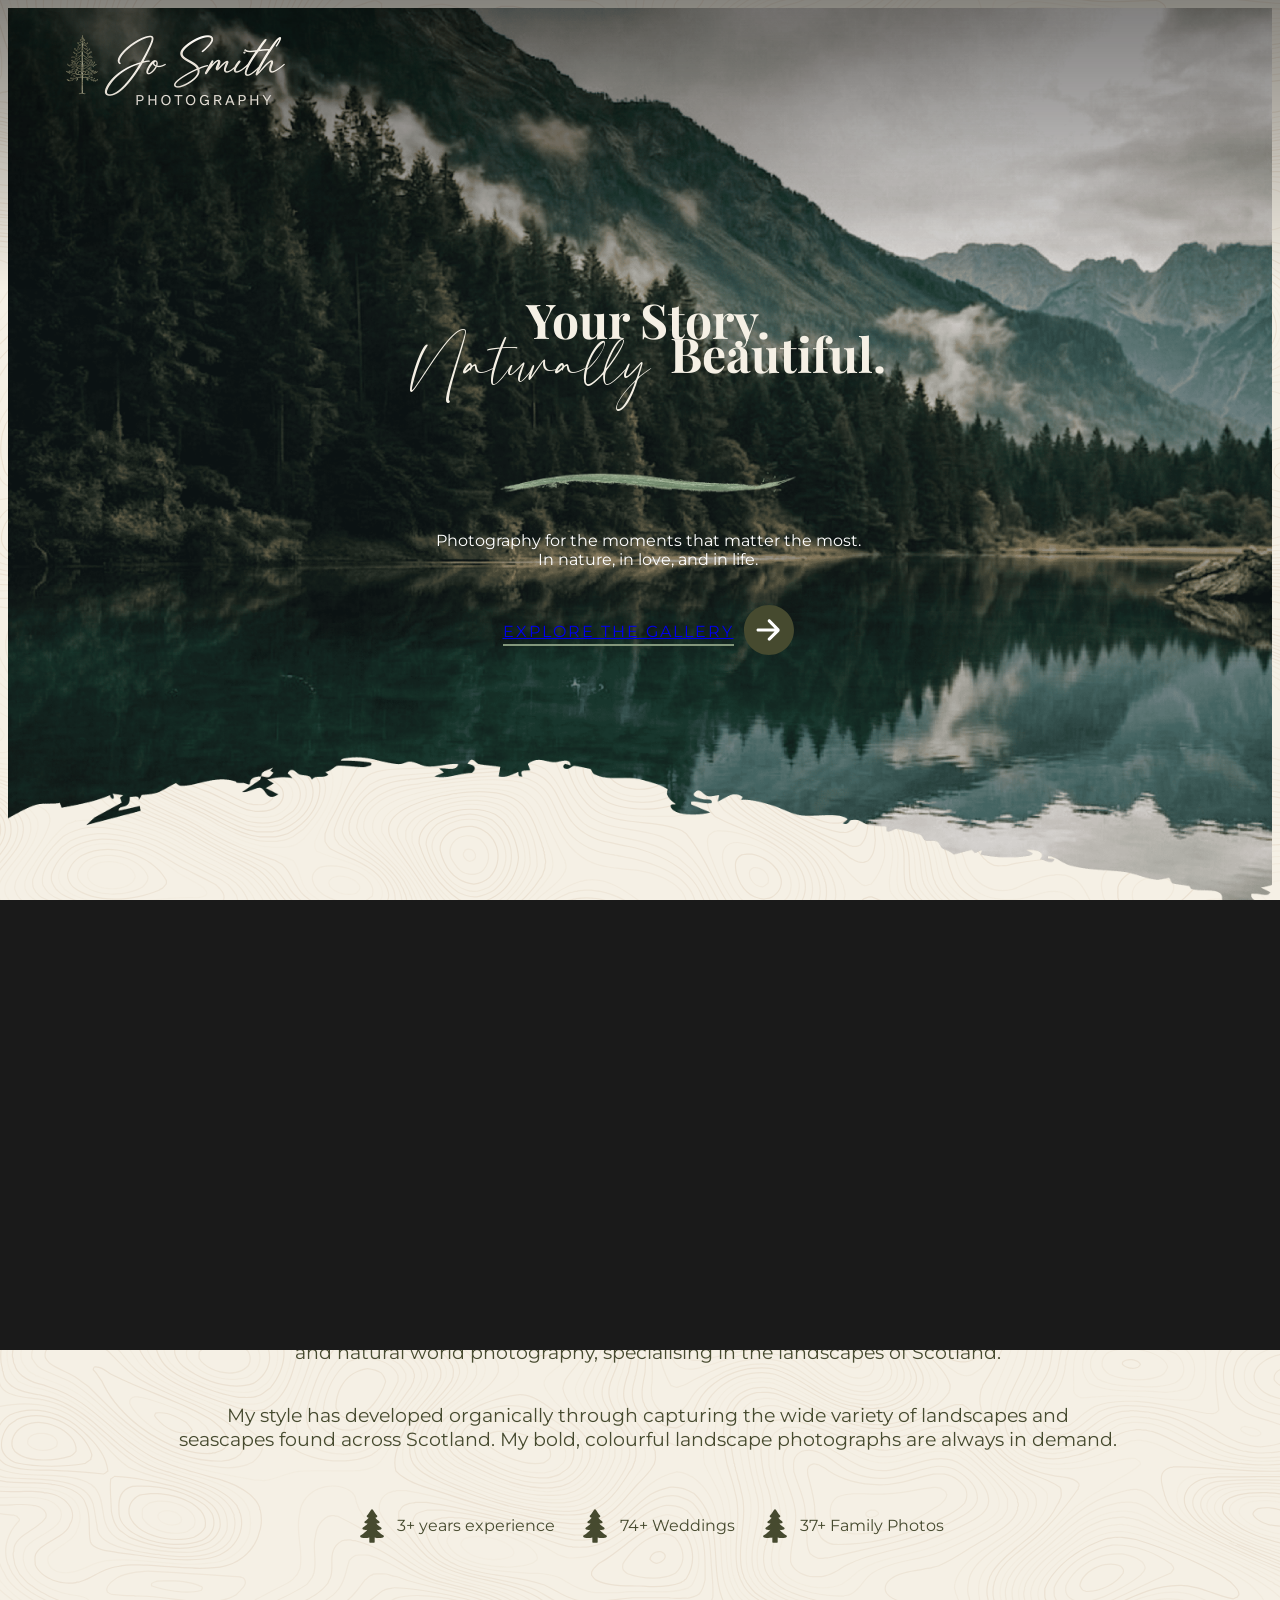
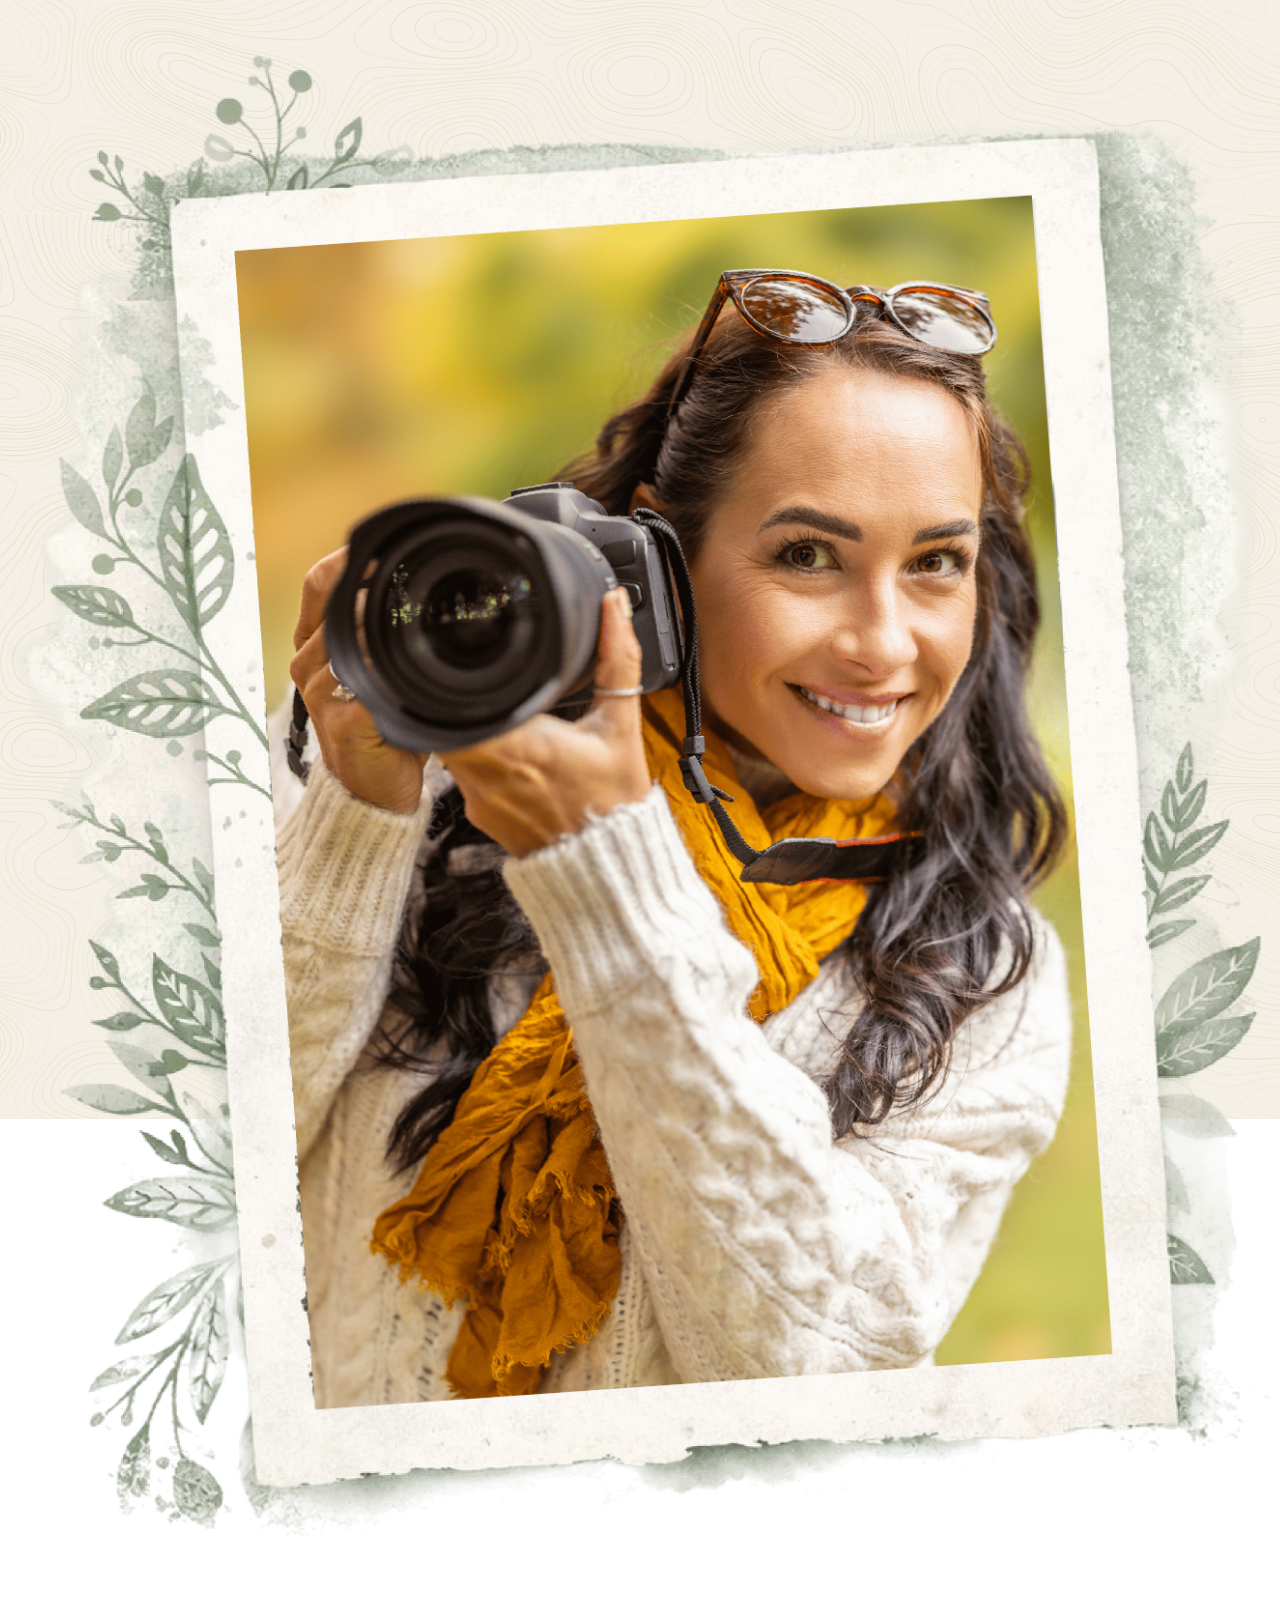
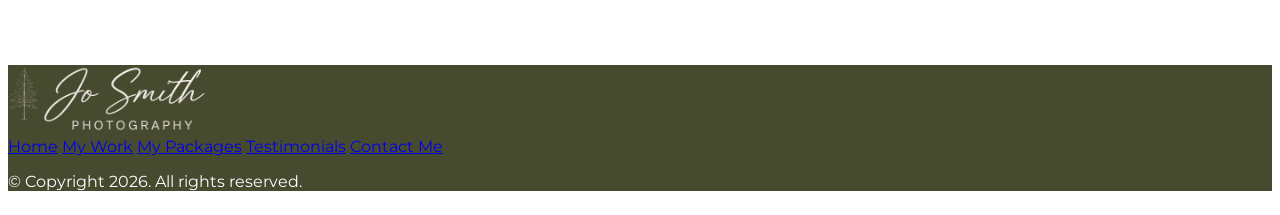
==== index.html @ a17dbfdc "Add files via upload" ====
<!DOCTYPE html>
<html lang="en">
<head>
    <meta charset="UTF-8">
    <meta name="viewport" content="width=device-width, initial-scale=1.0">
    <meta name="description" content="Explore Jo Smith’s responsive photography portfolio, featuring professional images and creative work designed to showcase her skills and attract clients.">
    <title>Jo Smith Photography | Wedding | Family | Nature</title>

    <!-- Google Fonts -->
    <link rel="preconnect" href="https://fonts.googleapis.com">
    <link rel="preconnect" href="https://fonts.gstatic.com" crossorigin>
    <link href="https://fonts.googleapis.com/css2?family=Montserrat:ital,wght@0,100..900;1,100..900&family=Playfair+Display:ital,wght@0,400..900;1,400..900&display=swap" rel="stylesheet">

    <!-- Links -->
    <link rel="stylesheet" href="https://unpkg.com/aos@next/dist/aos.css" />
    <link rel="stylesheet" href="/css/root.css">
    <link rel="stylesheet" href="/css/header.css">
    <link rel="stylesheet" href="/css/footer.css">
    <link rel="stylesheet" href="/css/index.css">
    
    <!-- Tailwind -->
    <script src="https://cdn.jsdelivr.net/npm/@tailwindcss/browser@4"></script>

</head>
<body>
    <!-- Background -->
    <div class="background">
        <img loading="lazy" src="/assets/index-assets/contour-beige.svg" alt="Background" class="background-img" draggable="false">
    </div>
    

    <!-- Shutters -->
    <div id="shutter-container">
        <div class="shutter-blade" id="shutter-top"></div>
        <div class="shutter-blade" id="shutter-bottom"></div>
    </div>

    <!-- Header -->
    <header data-aos="fade-down" data-aos-duration="1500" data-aos-delay="1000">
        <a href="/index.html" class="logo">
            <img loading="lazy" src="/assets/header-assets/logo.png" alt="Jo Smith Photography" class="logo">
        </a>
        <nav class="nav-desktop">
            <a href="/index.html" class="nav-item">Home</a>
            <a href="/pages/work.html" class="nav-item">My Work</a>
            <a href="/pages/packages.html" class="nav-item">My Packages</a>
            <a href="/pages/testimonials.html" class="nav-item">Testimonials</a>
            <a href="/pages/contact.html" class="nav-item">Contact Me</a>
        </nav>
        <button class="hamburger-menu-btn">
            <img src="assets/header-assets/hamburger.svg" alt="Menu Button">
        </button>
    </header>

    <!-- Hamburger Menu -->
    <section class="hamburger-menu">
        <div class="close-btn">
            <img src="/assets/header-assets/close.svg" alt="Exit Menu">
        </div>
        <a href="/index.html" class="logo">
            <img loading="lazy" src="/assets/header-assets/logo.png" alt="Jo Smith Photography" class="logo logo-menu">
        </a>
        <nav class="nav-mobile">
            <a href="/index.html" class="nav-item">
                <img loading="lazy" src="" alt="" class="nav-item-icon">
                Home
            </a>
            <a href="/pages/work.html" class="nav-item">
                <img loading="lazy" src="" alt="" class="nav-item-icon">
                My Work
            </a>
            <a href="/pages/packages.html" class="nav-item">
                <img loading="lazy" src="" alt="" class="nav-item-icon">    
                My Packages
            </a>
            <a href="/pages/testimonials.html" class="nav-item">
                <img loading="lazy" src="" alt="" class="nav-item-icon">
                Testimonials
            </a>
            <a href="/pages/contact.html" class="nav-item">
                <img loading="lazy" src="" alt="" class="nav-item-icon">    
                Contact Me
            </a>
        </nav>

        <div class="nav-other">
            <a href="/pages/packages.html#wedding-packages-title">
                <img loading="lazy" src="/assets/header-assets/hamburger-weddings.png" alt="Weddings" class="nav-other-img">
            </a>

            <a href="/pages/packages.html#branding-packages-title">
                <img loading="lazy" src="/assets/header-assets/hamburger-nature.png" alt="Nature" class="nav-other-img">
            </a>

            <a href="/pages/packages.html#family-packages-title">
                <img loading="lazy" src="/assets/header-assets/hamburger-families.png" alt="Families" class="nav-other-img">
            </a>
        </div>

        <div class="hamburger-socials">
            <a href="www.instagram.com" class="hamburger-social">
                <img src="/assets/header-assets/instagram.svg" alt="Instagram">
            </a>
            <a href="www.x.com" class="hamburger-social">
                <img src="/assets/header-assets/twitter.svg" alt="X">
            </a>
        </div>
    </section>

    <!-- Main -->
    <main>
        <section class="hero">
            <img loading="lazy" src="assets/index-assets/background2.png" alt="Background" class="hero-bg" draggable="false">

            <div class="hero-info">
                <h1 class="hero-title">
                    <span class="hero-story" data-aos="fade-right" data-aos-duration="1500" data-aos-delay="1000">Your Story.</span>
                    <span class="nat-beut">
                        <span class="hero-naturally" data-aos="fade-right" data-aos-delay="1200" data-aos-duration="1500">Naturally</span>
                        <span class="hero-beautiful" data-aos="fade-right" data-aos-delay="1300" data-aos-duration="1500">Beautiful.</span>
                    </span>
                </h1>

                <img loading="lazy" src="assets/index-assets/green-brush.png" alt="Divider" class="green-brush" data-aos="fade-right" data-aos-delay="1400" data-aos-duration="1500">

                <p class="hero-para" data-aos="fade-right" data-aos-delay="1400" data-aos-duration="1500">
                    Photography for the moments that matter the most.<br>
                    In nature, in love, and in life.
                </p>

                <div class="hero-btn" data-aos="fade-right" data-aos-delay="1400" data-aos-duration="1500">
                    <a href="/pages/work.html">Explore the Gallery</a>
                    <a href="/pages/work.html"><img loading="lazy" src="assets/index-assets/right-arrow-in-black-circular-button.svg" alt="Explore Gallery"></a>
                </div>
            </div>

            <a href="/pages/packages.html#wedding-packages-title" class="icon-btn wedding-icon-btn" data-aos="zoom-in" data-aos-delay="1400" data-aos-duration="1000">
                <div class="icon-img-container">
                    <img loading="lazy" src="assets/index-assets/wedding-rings.svg" alt="Weddings" class="icon-img wedding">
                <img loading="lazy" src="assets/index-assets/wedding-rings-green.svg" alt="Weddings" class="icon-img wedding-green">
                </div>
                <p class="icon-name">Weddings</p>
            </a>

            <a href="/pages/packages.html#branding-packages-title" class="icon-btn mountain-icon-btn" data-aos="zoom-in" data-aos-delay="1400" data-aos-duration="1000">
                <div class="icon-img-container">
                    <img loading="lazy" src="assets/index-assets/mountain.svg" alt="Nature" class="icon-img mountain">
                    <img loading="lazy" src="assets/index-assets/mountain-green.svg" alt="Nature" class="icon-img mountain-green">
                </div>
                <p class="icon-name">Nature</p>
            </a>

            <a href="/pages/packages.html#family-packages-title" class="icon-btn family-icon-btn" data-aos="zoom-in" data-aos-delay="1400" data-aos-duration="1000">
                <div class="icon-img-container">
                    <img loading="lazy" src="assets/index-assets/family.svg" alt="Families" class="icon-img family">
                    <img loading="lazy" src="assets/index-assets/family-green.svg" alt="Families" class="icon-img family-green">
                </div>
                <p class="icon-name">Families</p>
            </a>
        </section>

        <section class="about">
            <div class="about-img">
                <img src="assets/index-assets/jo-smith-final.png" alt="Jo Smith" loading="lazy">
            </div>

            <div class="about-info">
                <h2 class="about-heading">About Me</h2>
                <img loading="lazy" src="/assets/index-assets/green-brush.png" alt="Divider" class="green-brush-smaller">
                <p class="about-para">
                    I am a leading nature photographer with over eight years of experience in landscape and natural world photography, specialising in the landscapes of Scotland.
                </p>
                <p class="about-para para-2">
                    My style has developed organically through capturing the wide variety of landscapes and seascapes found across Scotland. My bold, colourful landscape photographs are always in demand.
                </p>

                <div class="numbers">
                    <div class="number-holder">
                        <img src="assets/index-assets/tree.svg" alt="Tree" class="tree-icon">
                        <p class="number-text"><span class="number" data-target="8">0</span>+ years experience</p>
                    </div>
                    <div class="number-holder">
                        <img src="assets/index-assets/tree.svg" alt="Tree" class="tree-icon">
                        <p class="number-text"><span class="number" data-target="200">0</span>+ Weddings</p>
                    </div>
                    <div class="number-holder">
                        <img src="assets/index-assets/tree.svg" alt="Tree" class="tree-icon">
                        <p class="number-text"><span class="number" data-target="100">0</span>+ Family Photos</p>
                    </div>
                </div>
            </div>
        </section>
    </main>

    <footer>
        <div class="flex flex-col items-center justify-between lg:flex-row mx-auto py-4 px-8">
            <div class="footer-logo text-xl">
                <img src="/assets/header-assets/logo.png" alt="Jo Smith Photography">
            </div>

            <div class="flex flex-wrap items-center justify-between gap-4">
                <a href="/index.html" class="nav-footer text-sm mt-6 lg:mt-0 gap-4 lg:gap-6">Home</a>
                <a href="/pages/work.html" class="nav-footer text-sm mt-6 lg:mt-0 gap-4 lg:gap-6">My Work</a>
                <a href="/pages/packages.html" class="nav-footer text-sm mt-6 lg:mt-0 gap-4 lg:gap-6">My Packages</a>
                <a href="/pages/testimonials.html" class="nav-footer text-sm mt-6 lg:mt-0 gap-4 lg:gap-6">Testimonials</a>
                <a href="/pages/contact.html" class="nav-footer text-sm mt-6 lg:mt-0 gap-4 lg:gap-6">Contact Me</a>
            </div>

            <p class="text-sm">© Copyright 2026. All rights reserved.</p>
        </div>
    </footer>
    

    <!-- Scripts -->
    <script src="https://code.jquery.com/jquery-3.6.0.min.js"></script>
    <script src="/js/shutter.js"></script>
    <script src="/js/hamburger.js"></script>
    <script src="/js/numbers.js"></script>

    <!-- AOS Library -->
    <script src="https://unpkg.com/aos@next/dist/aos.js"></script>
    <script>
        AOS.init();
    </script>
</body>
</html>
---- css/root.css ----
@font-face {
  font-family: deco-font; 
  src: url(/assets/header-assets/Bacalisties.ttf);
}

:root{
    --heading-font: "Playfair Display", serif;
    --main-font: "Montserrat", sans-serif;
    --deco-font: "deco-font", "Playfair Display", serif;
    --black: #141516;
    --white: #ffffff;
    --light-green: #83977C;
    --dark-green: #464A2F;
    --beige: #F5F0E5;
}

html, body{
    overflow-x: hidden;
    box-sizing: border-box;
}

body{
    font-family: var(--main-font);
}

/* Shutter Animation */

#shutter-container{
    position: fixed;
    top: 0;
    left: 0;
    width: 100%;
    height: 100vh;
    z-index: 9999;
    pointer-events: none;
    display: flex;
    flex-direction: column;
}

.shutter-blade{
    width: 100%;
    height: 50vh;
    background-color: #1a1a1a;
    transition: transform 0.8s cubic-bezier(0.77, 0, 0.175, 1);
    /* display: none; */
}

#shutter-container.open #shutter-top{
    transform: translateY(-100%);
}

#shutter-container.open #shutter-bottom{
    transform: translateY(100%);
}  

.background{
    z-index: -2;
    position: fixed;
    top: 0;
    left: 0;
    width: 100vw;
    overflow-x: hidden;
    opacity: 70%;
}

.background-img{
    width: 100%;
}
---- css/header.css ----
header{
    position: absolute;
    top: 0;
    left: 0;
    display: flex;
    justify-content: space-between;
    align-items: center;
    width: 100vw;
    z-index: 1000;
    padding: 2em 4em;
    color: var(--white);
}

header::before{
    content: '';
    background-image: linear-gradient(to bottom, #00000073, #00000000);
    position: absolute;
    top: 0;
    left: 0;
    width: 100vw;
    height: 200%;
}

.logo{
    width: 225px;
    z-index: 1100;
}

.nav-desktop{
    display: flex;
    gap: 60px;
    z-index: 1100;
}

.hamburger-menu-btn{
    z-index: 1100;
    width: 40px;
    height: 40px;
    padding: 10px 0;
    cursor: pointer;
    display: none;
}

.nav-item{
    text-decoration: none;
    text-transform: uppercase;
    letter-spacing: 5px;
    font-size: 0.9em;
    position: relative;
}

.nav-item::before{
    content: '';
    position: absolute;
    bottom: -5px;
    left: 50%;
    transform: translateX(-50%);
    background: var(--white);
    width: 50px;
    height: 1px;
    opacity: 0;
    transition: 0.2s ease-in-out;
}

.nav-item:hover.nav-item::before{
    opacity: 100%;
}

/* HAMBURGER MENU */

.hamburger-menu{
    position: fixed;
    right: -100%;
    top: 0;
    width: 320px;
    height: 100vh;
    background-image: url(/assets/header-assets/hamburger-menu-bg.png);
    background-size: cover;
    background-position: center;
    background-repeat: no-repeat;
    z-index: 9999;
    display: flex;
    flex-direction: column;
    align-items: left;
    box-shadow: -5px 0 15px #000000bd;
    padding: 2em 0;
    transition: 0.3s ease-in-out;
}

.hamburger-menu.active {
    right: 0;
}

.logo-menu{
    width: 200px;
    padding-left: 2em;
}

.nav-mobile{
    color: var(--white);
    display: flex;
    flex-direction: column;
    gap: 40px;
    margin-top: 50px;
    margin-bottom: 30px;
    padding-left: 2em;
}

.nav-other{
    padding: 0 0.5em;
}

.close-btn{
    position: absolute;
    right: 30px;
    top: 48px;
    width: 23px;
    height: 23px;
    cursor: pointer;
}

.close-btn img{
    width: 100%;
}

.hamburger-socials{
    display: flex;
    gap: 20px;
    width: 100%;
    justify-content: center;
    margin-top: 50px;
    position: relative;
}

.hamburger-socials::before{
    content: '';
    position: absolute;
    width: 60px;
    height: 1px;
    background: var(--beige);
    left: 20px;
    top: 50%;
    transform: translateY(-50%);
}

.hamburger-socials::after{
    content: '';
    position: absolute;
    width: 60px;
    height: 1px;
    background: var(--beige);
    right: 20px;
    top: 50%;
    transform: translateY(-50%);
}

.hamburger-social{
    width: 50px;
    height: 50px;
    border-radius: 50%;
    border: 1px solid var(--beige);
    padding: 20px;
    position: relative;
}

.hamburger-social img{
    width: 20px;
    position: absolute;
    top: 50%;
    left: 50%;
    transform: translate(-50%,-50%);
}

@media (max-width: 1335px){
    .nav-desktop{
        display: none;
    }

    .hamburger-menu-btn{
        display: flex;
    }

    .nav-item::before{
        display: none;
    }
}
---- css/footer.css ----
footer{
    background: var(--dark-green);
    color: var(--white);
}

.footer-logo{
    width: 200px;
}

.footer-logo img{
    width: 100%;
}
---- css/index.css ----
main{
    width: 100vw;
    overflow-x: hidden;
    z-index: 1;
}

.hero{
    position: relative;
    height: 100vh;
    color: var(--white);
    height: 100vh;
    display: flex;
    flex-direction: column;
    justify-content: center;
    padding: 0 6em;
}

/* .hero-bg-mobile{
    display: none;
} */

.hero-bg{
    position: absolute;
    top: 0;
    left: 0;
    width: 100vw;
    z-index: -1;
}

.hero-title{
    display: flex;
    flex-direction: column;
    font-size: 6em;
    color: var(--beige);
}

.hero-title span{
    margin: -10px 0;
}

.hero-story,
.hero-beautiful{
    font-family: var(--heading-font);
}

.hero-naturally{
    font-family: var(--deco-font);
    font-weight: 400;
    font-size: 1.2em;
}

.nat-beut{
    display: flex;
    flex-direction: column;
}

.green-brush{
    width: 300px;
    margin: 20px 0;
}

.hero-btn{
    display: flex;
    color: var(--white);
    align-items: center;
    gap: 10px;
    margin-top: 20px;
}

.hero-btn a{
    text-transform: uppercase;
    letter-spacing: 2px;
}

.hero-btn a:nth-child(1){
    position: relative;
}

.hero-btn a:nth-child(1)::before{
    content: '';
    position: absolute;
    bottom: -5px;
    left: 0;
    width: 100%;
    height: 2px;
    background: var(--light-green);
}

.hero-btn a img{
    width: 50px;
}

.icon-btn{
    position: absolute;
    display: flex;
    flex-direction: column;
    justify-content: center;
    align-items: center;
    transition: 0.3s ease-in-out;
    z-index: 2000;
}

.icon-img-container{
    width: 60px;
    height: 60px;
    padding: 38px;
    border: 1px solid var(--white);
    border-radius: 50%;
    position: relative;
    transition: 0.3s ease-in-out;
}

.icon-img{
    width: 40px;
    position: absolute;
    left: 50%;
    top: 50%;
    transform: translate(-50%,-50%);
}

.icon-name{
    font-family: var(--deco-font);
    margin-top: 8px;
    font-size: 1.5rem;
}

.icon-btn:hover .icon-img-container{
    background: var(--white);
}

.family-green,
.mountain-green,
.wedding-green{
    display: none;
}

.icon-btn:hover .family-green,
.icon-btn:hover .mountain-green,
.icon-btn:hover .wedding-green{
    display: flex;
}

.icon-btn:hover .family,
.icon-btn:hover .mountain,
.icon-btn:hover .wedding{
    display: none;
}

.wedding-icon-btn{
    right: 10%;
    top: 15%;
}

.mountain-icon-btn{
    right: 40%;
    top: 50%;
}

.family-icon-btn{
    right: 12%;
    top: 70%;
}


/* ABOUT */

.about{
    margin: 100px 0;
    color: var(--light-green);
    display: flex;
    justify-content: center;
    align-items: center;
    gap: 60px;
    width: 100%;
}

.about-heading{
    font-family: var(--deco-font);
    font-size: 5em;
    font-weight: 600;
}

.about-img{
    width: 35%;
}

.about-img img{
    width: 100%;
}

.about-info{
    width: 35%;
}

.green-brush-smaller{
    width: 350px;
    margin-bottom: 20px;
}

.about-para{
    text-wrap: balance;
    font-size: 1.2em;
    color: var(--dark-green);
}

.para-2{
    margin-top: 20px;
}

.numbers{
    display: flex;
    gap: 20px;
    margin-top: 30px;
}

.number-holder{
    display: flex;
    gap: 5px;
    align-items: center;
}

.tree-icon{
    width: 40px;
}

.tree-icon img{
    width: 100%;
}

.number-text{
    font-size: 1em;
    color: var(--dark-green);
}

/* MEDIA QUERIES */

@media (max-width: 1629px){
    .hero-title{
        font-size: 4em;
    }

    .family-icon-btn{
        right: 8%;
        top: 60%;
    }
}

@media (max-width: 1521px){
    .nat-beut{
        flex-direction: row;
        gap: 20px;
    }

    .family-icon-btn{
        top: 50%;
    }
}

@media (max-width: 1439px){
    .icon-btn{
        display: none;
    }

    .hero{
        align-items: center;
        text-align: center;
    }

    .nat-beut{
        flex-direction: row;
    }

    .green-brush{
        margin-top: 40px;
    }

    .hero-info{
        display: flex;
        flex-direction: column;
        align-items: center;
    }

    .hero-bg{
        display: none;
    }

    .hero-title{
        font-size: 5em;
    }

    .hero{
        background-image: url(/assets/index-assets/hero-bg-mobile.png);
        background-position: center;
        background-size: cover;
        background-repeat: none;
    }
}

@media (max-width: 1335px){
    .hero-title{
        font-size: 3em;
    }

    .about{
        flex-direction: column-reverse;
        margin-top: 50px;
    }

    .about-info{
        text-align: center;
        display: flex;
        flex-direction: column;
        justify-content: center;
        align-items: center;
        width: 100%;
        padding: 2em;
    }

    .about-img{
        width: 100%;
    }

}

@media (max-width: 515px){
    .nat-beut{
        flex-direction: column;
    }

    .hero-title span{
        margin: 0;
    }

    .nat-beut{
        display: block;
    }

    .hero{
        padding: 0 2em;
    }

    .logo{
        width: 175px;
    }

    .numbers{
        flex-direction: column;
    }

    .number-text{
        font-size: 1.2em;
    }

    .about-heading{
        font-size: 4em;
    }
}
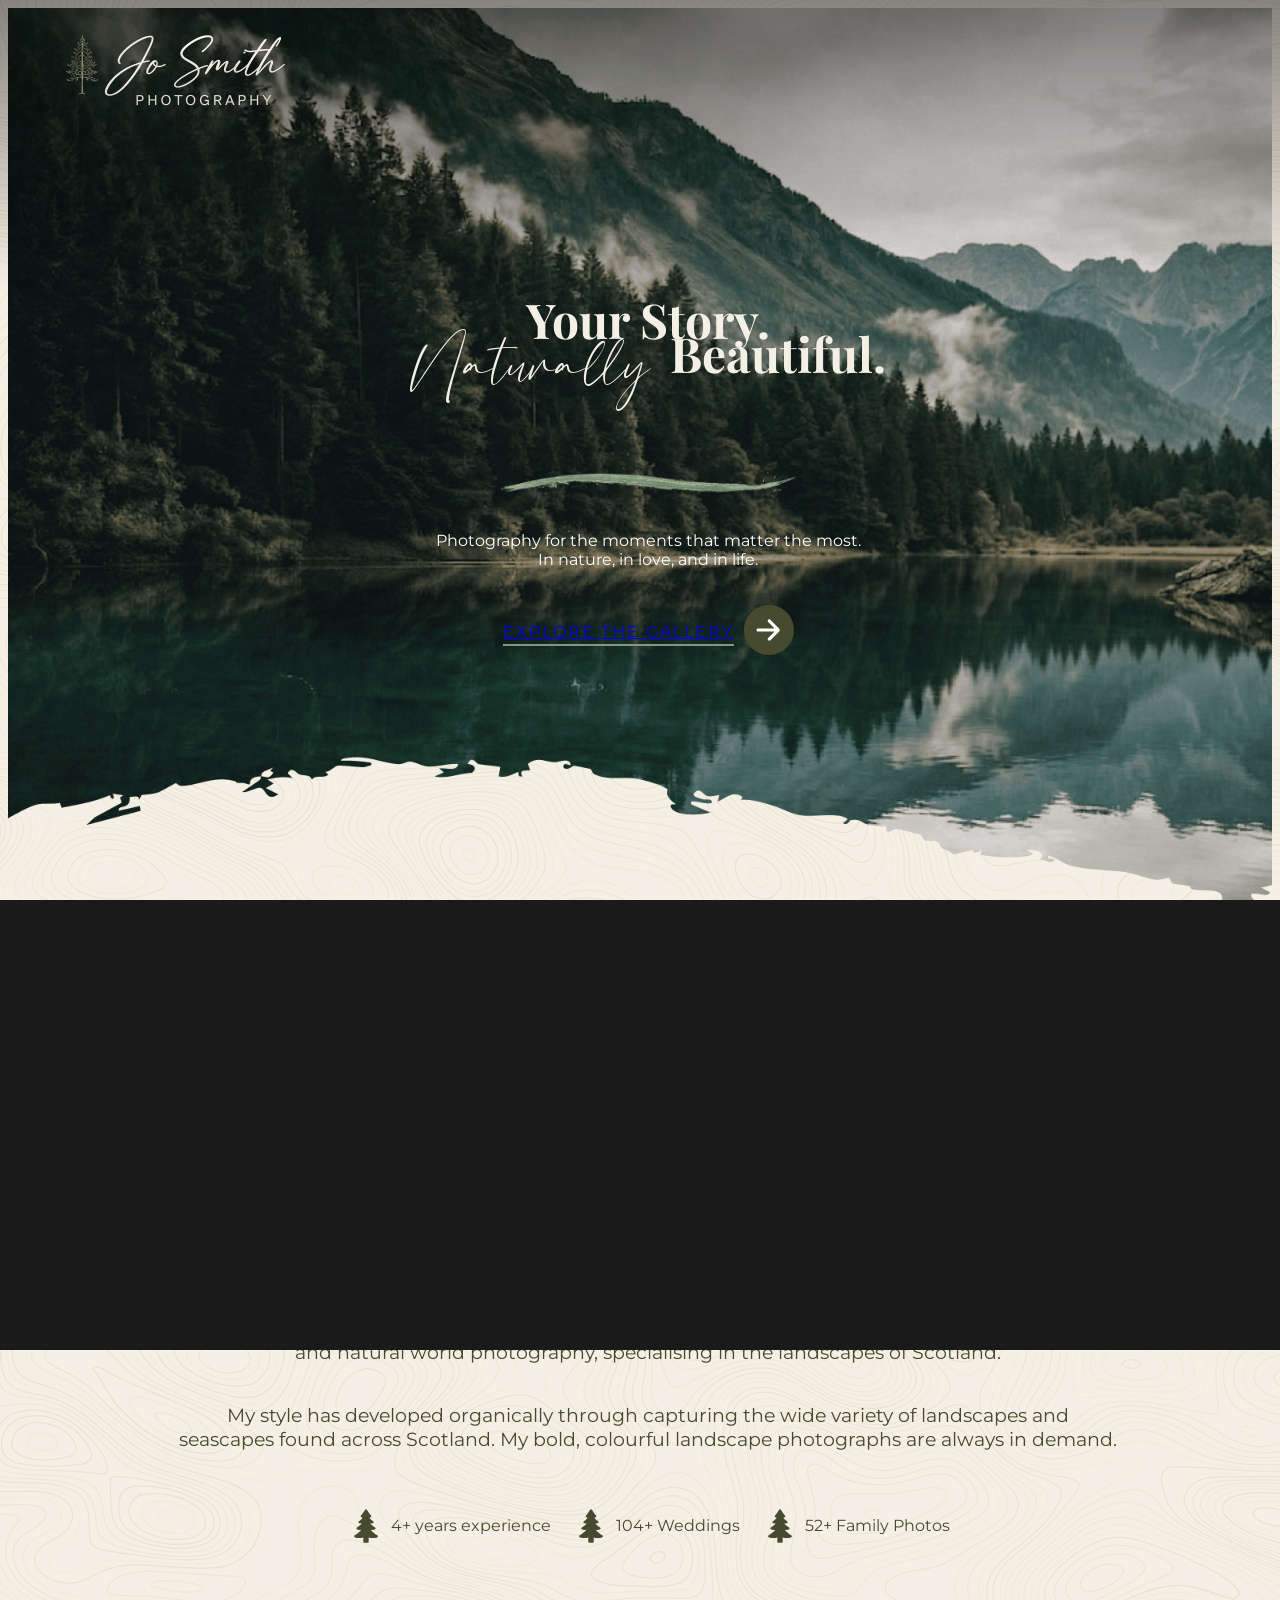
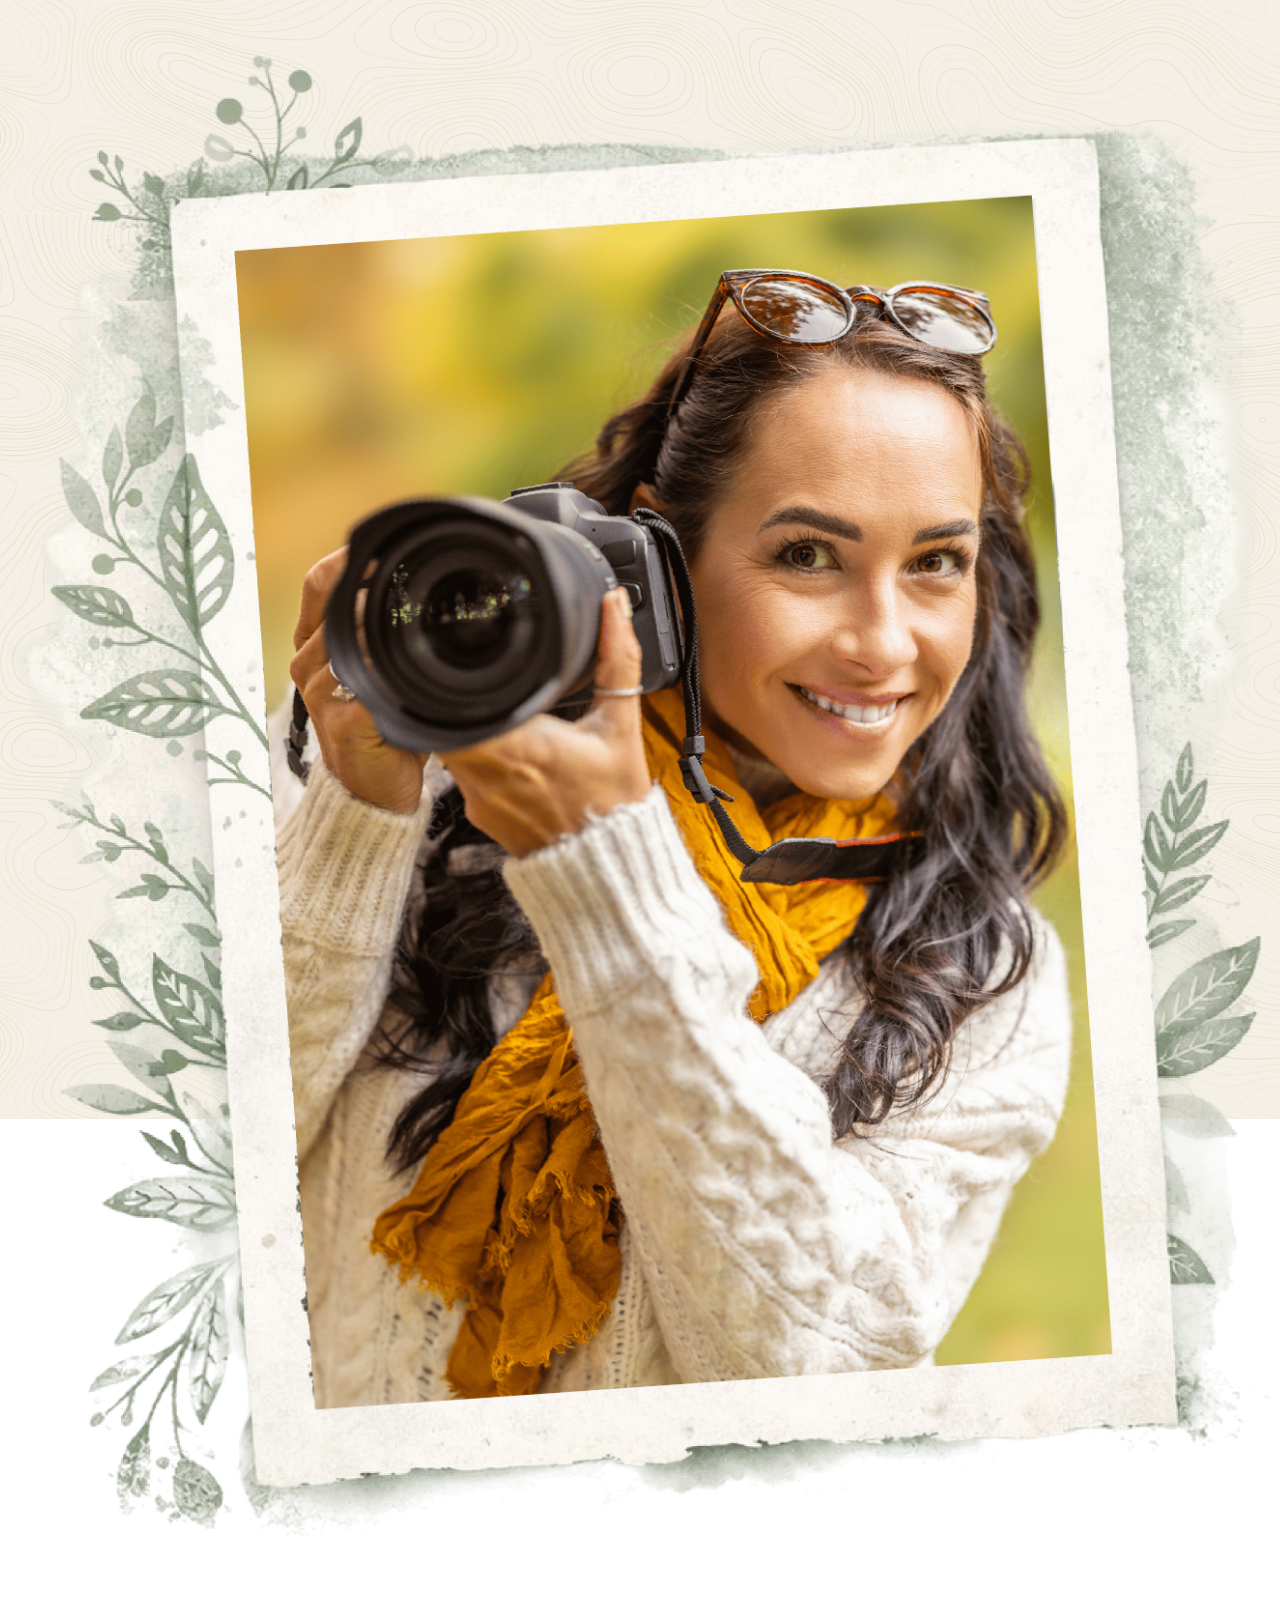
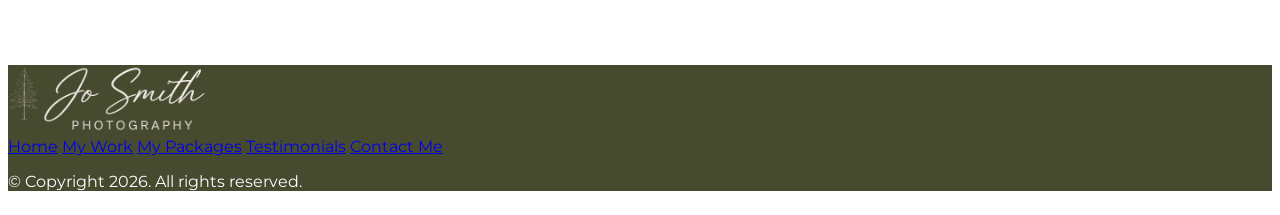
==== commit a82bc18b: "Update index.html" ====
--- a/index.html
+++ b/index.html
@@ -13,10 +13,10 @@
 
     <!-- Links -->
     <link rel="stylesheet" href="https://unpkg.com/aos@next/dist/aos.css" />
-    <link rel="stylesheet" href="/css/root.css">
-    <link rel="stylesheet" href="/css/header.css">
-    <link rel="stylesheet" href="/css/footer.css">
-    <link rel="stylesheet" href="/css/index.css">
+    <link rel="stylesheet" href="css/root.css">
+    <link rel="stylesheet" href="css/header.css">
+    <link rel="stylesheet" href="css/footer.css">
+    <link rel="stylesheet" href="css/index.css">
     
     <!-- Tailwind -->
     <script src="https://cdn.jsdelivr.net/npm/@tailwindcss/browser@4"></script>
@@ -25,7 +25,7 @@
 <body>
     <!-- Background -->
     <div class="background">
-        <img loading="lazy" src="/assets/index-assets/contour-beige.svg" alt="Background" class="background-img" draggable="false">
+        <img loading="lazy" src="assets/index-assets/contour-beige.svg" alt="Background" class="background-img" draggable="false">
     </div>
     
 
@@ -38,14 +38,14 @@
     <!-- Header -->
     <header data-aos="fade-down" data-aos-duration="1500" data-aos-delay="1000">
         <a href="/index.html" class="logo">
-            <img loading="lazy" src="/assets/header-assets/logo.png" alt="Jo Smith Photography" class="logo">
+            <img loading="lazy" src="assets/header-assets/logo.png" alt="Jo Smith Photography" class="logo">
         </a>
         <nav class="nav-desktop">
-            <a href="/index.html" class="nav-item">Home</a>
-            <a href="/pages/work.html" class="nav-item">My Work</a>
-            <a href="/pages/packages.html" class="nav-item">My Packages</a>
-            <a href="/pages/testimonials.html" class="nav-item">Testimonials</a>
-            <a href="/pages/contact.html" class="nav-item">Contact Me</a>
+            <a href="index.html" class="nav-item">Home</a>
+            <a href="pages/work.html" class="nav-item">My Work</a>
+            <a href="pages/packages.html" class="nav-item">My Packages</a>
+            <a href="pages/testimonials.html" class="nav-item">Testimonials</a>
+            <a href="pages/contact.html" class="nav-item">Contact Me</a>
         </nav>
         <button class="hamburger-menu-btn">
             <img src="assets/header-assets/hamburger.svg" alt="Menu Button">
@@ -55,54 +55,54 @@
     <!-- Hamburger Menu -->
     <section class="hamburger-menu">
         <div class="close-btn">
-            <img src="/assets/header-assets/close.svg" alt="Exit Menu">
+            <img src="assets/header-assets/close.svg" alt="Exit Menu">
         </div>
         <a href="/index.html" class="logo">
-            <img loading="lazy" src="/assets/header-assets/logo.png" alt="Jo Smith Photography" class="logo logo-menu">
+            <img loading="lazy" src="assets/header-assets/logo.png" alt="Jo Smith Photography" class="logo logo-menu">
         </a>
         <nav class="nav-mobile">
-            <a href="/index.html" class="nav-item">
+            <a href="index.html" class="nav-item">
                 <img loading="lazy" src="" alt="" class="nav-item-icon">
                 Home
             </a>
-            <a href="/pages/work.html" class="nav-item">
+            <a href="pages/work.html" class="nav-item">
                 <img loading="lazy" src="" alt="" class="nav-item-icon">
                 My Work
             </a>
-            <a href="/pages/packages.html" class="nav-item">
+            <a href="pages/packages.html" class="nav-item">
                 <img loading="lazy" src="" alt="" class="nav-item-icon">    
                 My Packages
             </a>
-            <a href="/pages/testimonials.html" class="nav-item">
+            <a href="pages/testimonials.html" class="nav-item">
                 <img loading="lazy" src="" alt="" class="nav-item-icon">
                 Testimonials
             </a>
-            <a href="/pages/contact.html" class="nav-item">
+            <a href="pages/contact.html" class="nav-item">
                 <img loading="lazy" src="" alt="" class="nav-item-icon">    
                 Contact Me
             </a>
         </nav>
 
         <div class="nav-other">
-            <a href="/pages/packages.html#wedding-packages-title">
-                <img loading="lazy" src="/assets/header-assets/hamburger-weddings.png" alt="Weddings" class="nav-other-img">
-            </a>
-
-            <a href="/pages/packages.html#branding-packages-title">
-                <img loading="lazy" src="/assets/header-assets/hamburger-nature.png" alt="Nature" class="nav-other-img">
-            </a>
-
-            <a href="/pages/packages.html#family-packages-title">
-                <img loading="lazy" src="/assets/header-assets/hamburger-families.png" alt="Families" class="nav-other-img">
+            <a href="pages/packages.html#wedding-packages-title">
+                <img loading="lazy" src="assets/header-assets/hamburger-weddings.png" alt="Weddings" class="nav-other-img">
+            </a>
+
+            <a href="pages/packages.html#branding-packages-title">
+                <img loading="lazy" src="assets/header-assets/hamburger-nature.png" alt="Nature" class="nav-other-img">
+            </a>
+
+            <a href="pages/packages.html#family-packages-title">
+                <img loading="lazy" src="assets/header-assets/hamburger-families.png" alt="Families" class="nav-other-img">
             </a>
         </div>
 
         <div class="hamburger-socials">
             <a href="www.instagram.com" class="hamburger-social">
-                <img src="/assets/header-assets/instagram.svg" alt="Instagram">
+                <img src="assets/header-assets/instagram.svg" alt="Instagram">
             </a>
             <a href="www.x.com" class="hamburger-social">
-                <img src="/assets/header-assets/twitter.svg" alt="X">
+                <img src="assets/header-assets/twitter.svg" alt="X">
             </a>
         </div>
     </section>
@@ -129,12 +129,12 @@
                 </p>
 
                 <div class="hero-btn" data-aos="fade-right" data-aos-delay="1400" data-aos-duration="1500">
-                    <a href="/pages/work.html">Explore the Gallery</a>
-                    <a href="/pages/work.html"><img loading="lazy" src="assets/index-assets/right-arrow-in-black-circular-button.svg" alt="Explore Gallery"></a>
-                </div>
-            </div>
-
-            <a href="/pages/packages.html#wedding-packages-title" class="icon-btn wedding-icon-btn" data-aos="zoom-in" data-aos-delay="1400" data-aos-duration="1000">
+                    <a href="pages/work.html">Explore the Gallery</a>
+                    <a href="pages/work.html"><img loading="lazy" src="assets/index-assets/right-arrow-in-black-circular-button.svg" alt="Explore Gallery"></a>
+                </div>
+            </div>
+
+            <a href="pages/packages.html#wedding-packages-title" class="icon-btn wedding-icon-btn" data-aos="zoom-in" data-aos-delay="1400" data-aos-duration="1000">
                 <div class="icon-img-container">
                     <img loading="lazy" src="assets/index-assets/wedding-rings.svg" alt="Weddings" class="icon-img wedding">
                 <img loading="lazy" src="assets/index-assets/wedding-rings-green.svg" alt="Weddings" class="icon-img wedding-green">
@@ -142,7 +142,7 @@
                 <p class="icon-name">Weddings</p>
             </a>
 
-            <a href="/pages/packages.html#branding-packages-title" class="icon-btn mountain-icon-btn" data-aos="zoom-in" data-aos-delay="1400" data-aos-duration="1000">
+            <a href="pages/packages.html#branding-packages-title" class="icon-btn mountain-icon-btn" data-aos="zoom-in" data-aos-delay="1400" data-aos-duration="1000">
                 <div class="icon-img-container">
                     <img loading="lazy" src="assets/index-assets/mountain.svg" alt="Nature" class="icon-img mountain">
                     <img loading="lazy" src="assets/index-assets/mountain-green.svg" alt="Nature" class="icon-img mountain-green">
@@ -150,7 +150,7 @@
                 <p class="icon-name">Nature</p>
             </a>
 
-            <a href="/pages/packages.html#family-packages-title" class="icon-btn family-icon-btn" data-aos="zoom-in" data-aos-delay="1400" data-aos-duration="1000">
+            <a href="pages/packages.html#family-packages-title" class="icon-btn family-icon-btn" data-aos="zoom-in" data-aos-delay="1400" data-aos-duration="1000">
                 <div class="icon-img-container">
                     <img loading="lazy" src="assets/index-assets/family.svg" alt="Families" class="icon-img family">
                     <img loading="lazy" src="assets/index-assets/family-green.svg" alt="Families" class="icon-img family-green">
@@ -166,7 +166,7 @@
 
             <div class="about-info">
                 <h2 class="about-heading">About Me</h2>
-                <img loading="lazy" src="/assets/index-assets/green-brush.png" alt="Divider" class="green-brush-smaller">
+                <img loading="lazy" src="assets/index-assets/green-brush.png" alt="Divider" class="green-brush-smaller">
                 <p class="about-para">
                     I am a leading nature photographer with over eight years of experience in landscape and natural world photography, specialising in the landscapes of Scotland.
                 </p>
@@ -195,15 +195,15 @@
     <footer>
         <div class="flex flex-col items-center justify-between lg:flex-row mx-auto py-4 px-8">
             <div class="footer-logo text-xl">
-                <img src="/assets/header-assets/logo.png" alt="Jo Smith Photography">
+                <img src="assets/header-assets/logo.png" alt="Jo Smith Photography">
             </div>
 
             <div class="flex flex-wrap items-center justify-between gap-4">
-                <a href="/index.html" class="nav-footer text-sm mt-6 lg:mt-0 gap-4 lg:gap-6">Home</a>
-                <a href="/pages/work.html" class="nav-footer text-sm mt-6 lg:mt-0 gap-4 lg:gap-6">My Work</a>
-                <a href="/pages/packages.html" class="nav-footer text-sm mt-6 lg:mt-0 gap-4 lg:gap-6">My Packages</a>
-                <a href="/pages/testimonials.html" class="nav-footer text-sm mt-6 lg:mt-0 gap-4 lg:gap-6">Testimonials</a>
-                <a href="/pages/contact.html" class="nav-footer text-sm mt-6 lg:mt-0 gap-4 lg:gap-6">Contact Me</a>
+                <a href="index.html" class="nav-footer text-sm mt-6 lg:mt-0 gap-4 lg:gap-6">Home</a>
+                <a href="pages/work.html" class="nav-footer text-sm mt-6 lg:mt-0 gap-4 lg:gap-6">My Work</a>
+                <a href="pages/packages.html" class="nav-footer text-sm mt-6 lg:mt-0 gap-4 lg:gap-6">My Packages</a>
+                <a href="pages/testimonials.html" class="nav-footer text-sm mt-6 lg:mt-0 gap-4 lg:gap-6">Testimonials</a>
+                <a href="pages/contact.html" class="nav-footer text-sm mt-6 lg:mt-0 gap-4 lg:gap-6">Contact Me</a>
             </div>
 
             <p class="text-sm">© Copyright 2026. All rights reserved.</p>
@@ -213,9 +213,9 @@
 
     <!-- Scripts -->
     <script src="https://code.jquery.com/jquery-3.6.0.min.js"></script>
-    <script src="/js/shutter.js"></script>
-    <script src="/js/hamburger.js"></script>
-    <script src="/js/numbers.js"></script>
+    <script src="js/shutter.js"></script>
+    <script src="js/hamburger.js"></script>
+    <script src="js/numbers.js"></script>
 
     <!-- AOS Library -->
     <script src="https://unpkg.com/aos@next/dist/aos.js"></script>
@@ -223,4 +223,4 @@
         AOS.init();
     </script>
 </body>
-</html>+</html>
